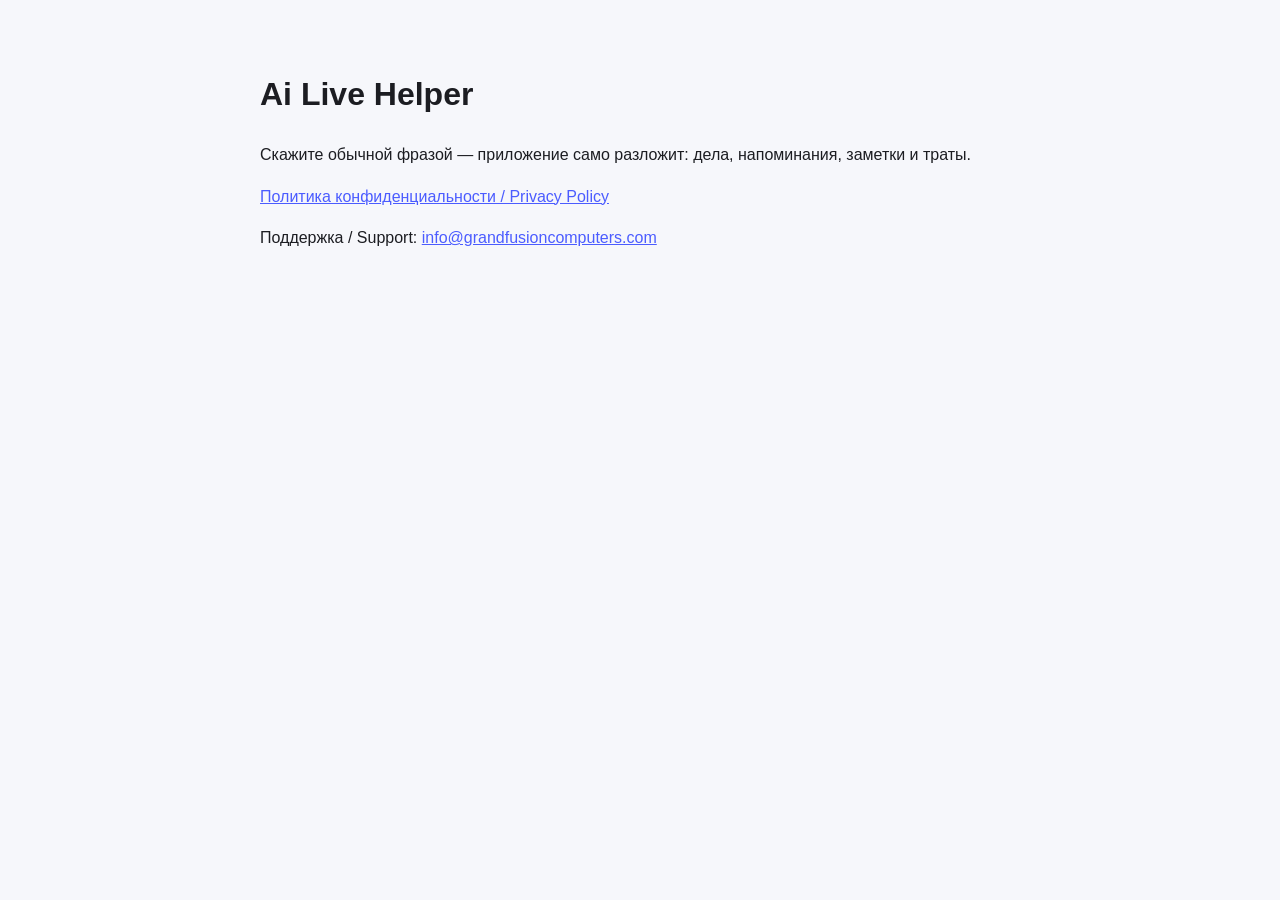
==== index.html @ c17d7faf "Политика конфиденциальности и страница поддержки" ====
<!doctype html><html lang="ru"><head><meta charset="utf-8"><meta name="viewport" content="width=device-width,initial-scale=1"><title>Ai Live Helper</title>
<style>body{margin:0;font:16px/1.6 -apple-system,sans-serif;background:#f6f7fb;color:#1c1d22}@media (prefers-color-scheme:dark){body{background:#0f1014;color:#ececf1}}main{max-width:760px;margin:0 auto;padding:48px 16px}a{color:#4b5cff}</style></head>
<body><main><h1>Ai Live Helper</h1><p>Скажите обычной фразой — приложение само разложит: дела, напоминания, заметки и траты.</p>
<p><a href="privacy.html">Политика конфиденциальности / Privacy Policy</a></p>
<p>Поддержка / Support: <a href="mailto:info@grandfusioncomputers.com">info@grandfusioncomputers.com</a></p></main></body></html>
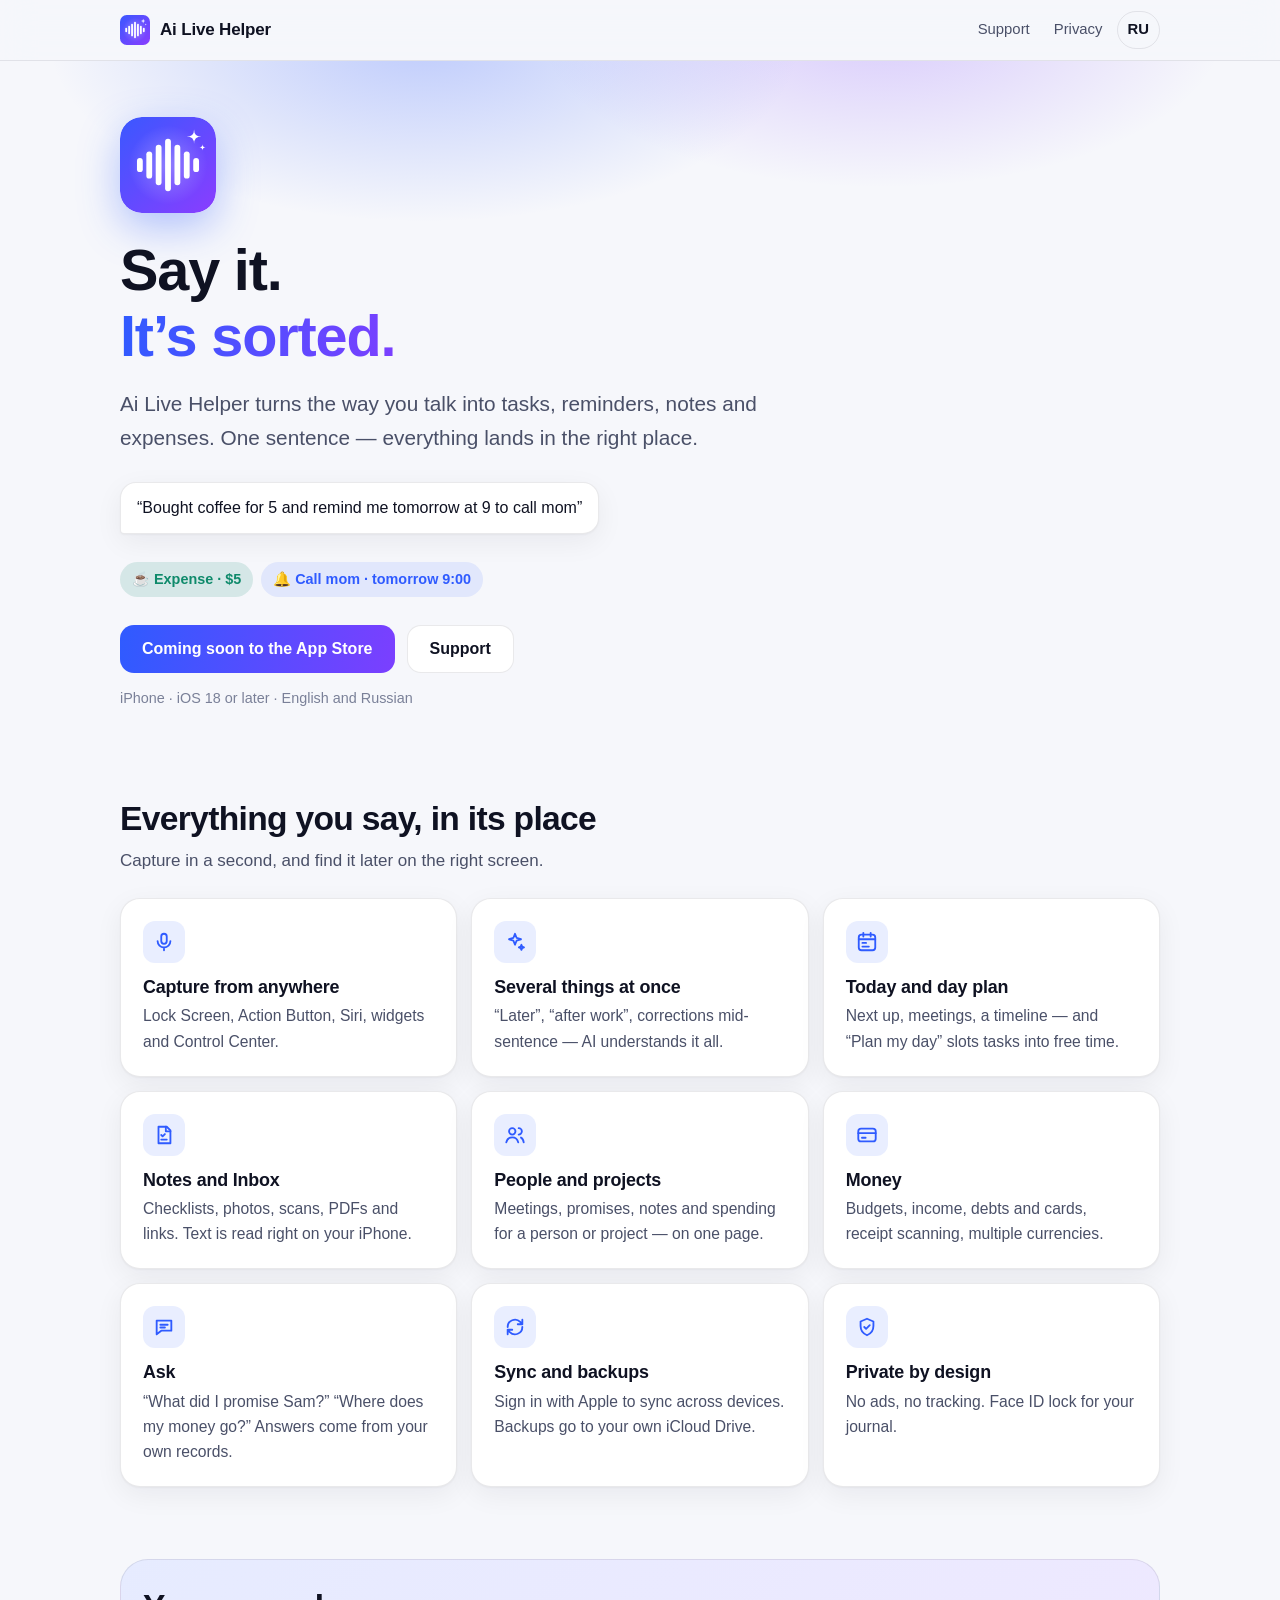
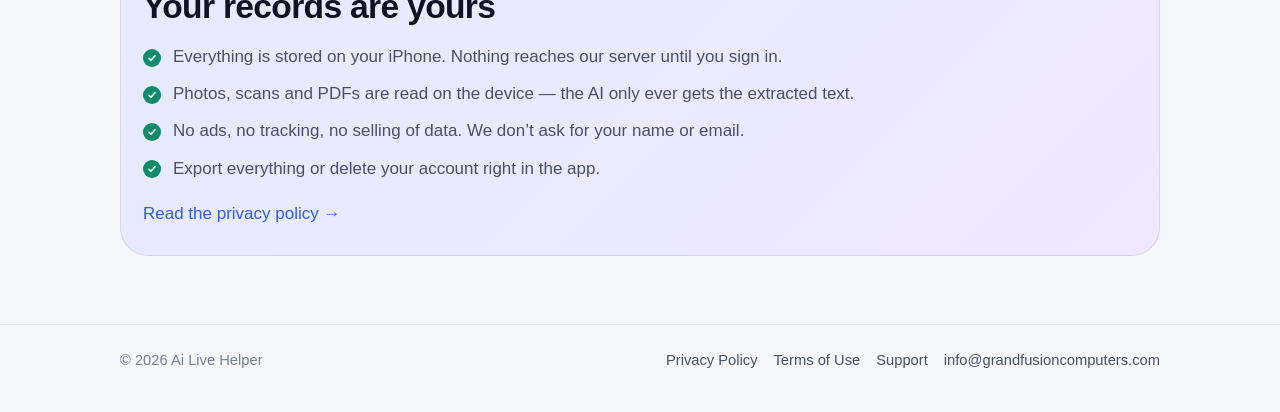
==== commit 59ad4b18: "Сайт: главная, политика, поддержка, условия (RU/EN)" ====
--- a/index.html
+++ b/index.html
@@ -1,5 +1,254 @@
-<!doctype html><html lang="ru"><head><meta charset="utf-8"><meta name="viewport" content="width=device-width,initial-scale=1"><title>Ai Live Helper</title>
-<style>body{margin:0;font:16px/1.6 -apple-system,sans-serif;background:#f6f7fb;color:#1c1d22}@media (prefers-color-scheme:dark){body{background:#0f1014;color:#ececf1}}main{max-width:760px;margin:0 auto;padding:48px 16px}a{color:#4b5cff}</style></head>
-<body><main><h1>Ai Live Helper</h1><p>Скажите обычной фразой — приложение само разложит: дела, напоминания, заметки и траты.</p>
-<p><a href="privacy.html">Политика конфиденциальности / Privacy Policy</a></p>
-<p>Поддержка / Support: <a href="mailto:info@grandfusioncomputers.com">info@grandfusioncomputers.com</a></p></main></body></html>+<!doctype html>
+<html lang="ru">
+<head>
+<meta charset="utf-8">
+<meta name="viewport" content="width=device-width, initial-scale=1, viewport-fit=cover">
+<title>Ai Live Helper — скажи, и всё по местам</title>
+<meta name="description" content="Ai Live Helper: дела, напоминания, заметки и траты голосом. Одна фраза — и всё разложено по местам. Say it. It’s sorted.">
+<meta name="theme-color" content="#f6f7fb" media="(prefers-color-scheme: light)">
+<meta name="theme-color" content="#0b0c14" media="(prefers-color-scheme: dark)">
+<meta property="og:title" content="Ai Live Helper">
+<meta property="og:description" content="Дела, напоминания, заметки и траты голосом. Say it. It’s sorted.">
+<meta property="og:type" content="website">
+<link rel="icon" href="icon.svg" type="image/svg+xml">
+<link rel="apple-touch-icon" href="icon.svg">
+<link rel="stylesheet" href="styles.css">
+<!-- Язык: без #ru/#en показываем английский тем, у кого система не на русском. Больше скриптов на сайте нет. -->
+<script>if(!location.hash&&!/^(ru|uk|be|kk)/i.test(navigator.language||""))location.replace("#en");</script>
+</head>
+<body>
+
+<!-- ========================= ENGLISH ========================= -->
+<div class="lang-en" id="en" lang="en">
+<header class="site-header">
+  <div class="wrap">
+    <a class="brand" href="index.html#en"><img src="icon.svg" alt="" width="30" height="30">Ai Live Helper</a>
+    <nav class="nav" aria-label="Site">
+      <a href="support.html#en" class="hide-sm">Support</a>
+      <a href="privacy.html#en" class="hide-sm">Privacy</a>
+      <a class="switch" href="#ru" lang="ru" hreflang="ru" title="Русская версия">RU</a>
+    </nav>
+  </div>
+</header>
+
+<main>
+  <div class="hero">
+    <div class="wrap">
+      <img class="icon" src="icon.svg" alt="Ai Live Helper app icon" width="96" height="96">
+      <h1>Say it.<br><span class="grad">It’s sorted.</span></h1>
+      <p class="lead">Ai Live Helper turns the way you talk into tasks, reminders, notes and expenses. One sentence — everything lands in the right place.</p>
+      <p class="example">“Bought coffee for 5 and remind me tomorrow at 9 to call mom”</p>
+      <div class="chips" aria-label="Result">
+        <span class="chip money">☕ Expense · $5</span>
+        <span class="chip">🔔 Call mom · tomorrow 9:00</span>
+      </div>
+      <div class="actions">
+        <!-- Replace with the App Store link when the app is live. -->
+        <a class="button" href="#en" aria-disabled="true">Coming soon to the App Store</a>
+        <a class="button secondary" href="support.html#en">Support</a>
+      </div>
+      <p class="note" style="margin-top:14px">iPhone · iOS 18 or later · English and Russian</p>
+    </div>
+  </div>
+
+  <section>
+    <div class="wrap">
+      <h2 class="section-title">Everything you say, in its place</h2>
+      <p class="section-lead">Capture in a second, and find it later on the right screen.</p>
+      <div class="grid three">
+        <div class="card">
+          <div class="glyph"><svg viewBox="0 0 24 24" fill="none" stroke="currentColor" stroke-width="2" stroke-linecap="round" stroke-linejoin="round" aria-hidden="true"><rect x="9" y="3" width="6" height="11" rx="3"/><path d="M5 11a7 7 0 0 0 14 0M12 18v3"/></svg></div>
+          <h3>Capture from anywhere</h3>
+          <p>Lock Screen, Action Button, Siri, widgets and Control Center.</p>
+        </div>
+        <div class="card">
+          <div class="glyph"><svg viewBox="0 0 24 24" fill="none" stroke="currentColor" stroke-width="2" stroke-linecap="round" stroke-linejoin="round" aria-hidden="true"><path d="M12 3l1.8 4.6L18.5 9l-4.7 1.4L12 15l-1.8-4.6L5.5 9l4.7-1.4z"/><path d="M19 15l.8 2 2 .8-2 .8-.8 2-.8-2-2-.8 2-.8z"/></svg></div>
+          <h3>Several things at once</h3>
+          <p>“Later”, “after work”, corrections mid-sentence — AI understands it all.</p>
+        </div>
+        <div class="card">
+          <div class="glyph"><svg viewBox="0 0 24 24" fill="none" stroke="currentColor" stroke-width="2" stroke-linecap="round" stroke-linejoin="round" aria-hidden="true"><rect x="3" y="4" width="18" height="17" rx="3"/><path d="M3 9h18M8 2v4M16 2v4M7 13h4M7 17h7"/></svg></div>
+          <h3>Today and day plan</h3>
+          <p>Next up, meetings, a timeline — and “Plan my day” slots tasks into free time.</p>
+        </div>
+        <div class="card">
+          <div class="glyph"><svg viewBox="0 0 24 24" fill="none" stroke="currentColor" stroke-width="2" stroke-linecap="round" stroke-linejoin="round" aria-hidden="true"><path d="M6 3h9l4 4v14H6z"/><path d="M14 3v5h5M9 12l1.5 1.5L13 11M9 17h6"/></svg></div>
+          <h3>Notes and Inbox</h3>
+          <p>Checklists, photos, scans, PDFs and links. Text is read right on your iPhone.</p>
+        </div>
+        <div class="card">
+          <div class="glyph"><svg viewBox="0 0 24 24" fill="none" stroke="currentColor" stroke-width="2" stroke-linecap="round" stroke-linejoin="round" aria-hidden="true"><circle cx="9" cy="8" r="3.5"/><path d="M2.5 20c.8-3.6 3.4-5.5 6.5-5.5s5.7 1.9 6.5 5.5"/><path d="M16 4.5a3.5 3.5 0 0 1 0 7M18.5 14.8c1.6.8 2.6 2.5 3 5.2"/></svg></div>
+          <h3>People and projects</h3>
+          <p>Meetings, promises, notes and spending for a person or project — on one page.</p>
+        </div>
+        <div class="card">
+          <div class="glyph"><svg viewBox="0 0 24 24" fill="none" stroke="currentColor" stroke-width="2" stroke-linecap="round" stroke-linejoin="round" aria-hidden="true"><rect x="2.5" y="5" width="19" height="14" rx="3"/><path d="M2.5 10h19M6.5 15h4"/></svg></div>
+          <h3>Money</h3>
+          <p>Budgets, income, debts and cards, receipt scanning, multiple currencies.</p>
+        </div>
+        <div class="card">
+          <div class="glyph"><svg viewBox="0 0 24 24" fill="none" stroke="currentColor" stroke-width="2" stroke-linecap="round" stroke-linejoin="round" aria-hidden="true"><path d="M4 5h16v11H9l-5 4z"/><path d="M8 9.5h8M8 12.5h5"/></svg></div>
+          <h3>Ask</h3>
+          <p>“What did I promise Sam?” “Where does my money go?” Answers come from your own records.</p>
+        </div>
+        <div class="card">
+          <div class="glyph"><svg viewBox="0 0 24 24" fill="none" stroke="currentColor" stroke-width="2" stroke-linecap="round" stroke-linejoin="round" aria-hidden="true"><path d="M4 12a8 8 0 0 1 13.7-5.6L20 9M20 4v5h-5M20 12a8 8 0 0 1-13.7 5.6L4 15M4 20v-5h5"/></svg></div>
+          <h3>Sync and backups</h3>
+          <p>Sign in with Apple to sync across devices. Backups go to your own iCloud Drive.</p>
+        </div>
+        <div class="card">
+          <div class="glyph"><svg viewBox="0 0 24 24" fill="none" stroke="currentColor" stroke-width="2" stroke-linecap="round" stroke-linejoin="round" aria-hidden="true"><path d="M12 3l7 3v5c0 4.6-3 8.4-7 10-4-1.6-7-5.4-7-10V6z"/><path d="M9 12l2 2 4-4"/></svg></div>
+          <h3>Private by design</h3>
+          <p>No ads, no tracking. Face ID lock for your journal.</p>
+        </div>
+      </div>
+    </div>
+  </section>
+
+  <section>
+    <div class="wrap">
+      <div class="privacy-band">
+        <h2 class="section-title">Your records are yours</h2>
+        <ul class="checks">
+          <li>Everything is stored on your iPhone. Nothing reaches our server until you sign in.</li>
+          <li>Photos, scans and PDFs are read on the device — the AI only ever gets the extracted text.</li>
+          <li>No ads, no tracking, no selling of data. We don’t ask for your name or email.</li>
+          <li>Export everything or delete your account right in the app.</li>
+        </ul>
+        <p style="margin:18px 0 0"><a href="privacy.html#en">Read the privacy policy →</a></p>
+      </div>
+    </div>
+  </section>
+</main>
+
+<footer class="site-footer">
+  <div class="wrap">
+    <span>© 2026 Ai Live Helper</span>
+    <nav aria-label="Footer">
+      <a href="privacy.html#en">Privacy Policy</a>
+      <a href="terms.html#en">Terms of Use</a>
+      <a href="support.html#en">Support</a>
+      <a href="mailto:info@grandfusioncomputers.com">info@grandfusioncomputers.com</a>
+    </nav>
+  </div>
+</footer>
+</div>
+
+<!-- ========================= РУССКИЙ ========================= -->
+<div class="lang-ru" id="ru" lang="ru">
+<header class="site-header">
+  <div class="wrap">
+    <a class="brand" href="index.html#ru"><img src="icon.svg" alt="" width="30" height="30">Ai Live Helper</a>
+    <nav class="nav" aria-label="Сайт">
+      <a href="support.html#ru" class="hide-sm">Поддержка</a>
+      <a href="privacy.html#ru" class="hide-sm">Конфиденциальность</a>
+      <a class="switch" href="#en" lang="en" hreflang="en" title="English version">EN</a>
+    </nav>
+  </div>
+</header>
+
+<main>
+  <div class="hero">
+    <div class="wrap">
+      <img class="icon" src="icon.svg" alt="Значок приложения Ai Live Helper" width="96" height="96">
+      <h1>Скажи —<br><span class="grad">и всё по местам.</span></h1>
+      <p class="lead">Ai Live Helper превращает обычную речь в дела, напоминания, заметки и траты. Одна фраза — и всё разложено по своим местам.</p>
+      <p class="example">«Купил кофе за 300 и напомни завтра в 9 позвонить маме»</p>
+      <div class="chips" aria-label="Результат">
+        <span class="chip money">☕ Трата · 300 ₽</span>
+        <span class="chip">🔔 Позвонить маме · завтра 9:00</span>
+      </div>
+      <div class="actions">
+        <!-- Заменить ссылкой на App Store после публикации. -->
+        <a class="button" href="#ru" aria-disabled="true">Скоро в App Store</a>
+        <a class="button secondary" href="support.html#ru">Поддержка</a>
+      </div>
+      <p class="note" style="margin-top:14px">iPhone · iOS 18 и новее · русский и английский</p>
+    </div>
+  </div>
+
+  <section>
+    <div class="wrap">
+      <h2 class="section-title">Всё сказанное — на своих местах</h2>
+      <p class="section-lead">Записать за секунду, а потом найти на нужном экране.</p>
+      <div class="grid three">
+        <div class="card">
+          <div class="glyph"><svg viewBox="0 0 24 24" fill="none" stroke="currentColor" stroke-width="2" stroke-linecap="round" stroke-linejoin="round" aria-hidden="true"><rect x="9" y="3" width="6" height="11" rx="3"/><path d="M5 11a7 7 0 0 0 14 0M12 18v3"/></svg></div>
+          <h3>Голосом откуда угодно</h3>
+          <p>Экран блокировки, кнопка действия, Siri, виджеты и Пункт управления.</p>
+        </div>
+        <div class="card">
+          <div class="glyph"><svg viewBox="0 0 24 24" fill="none" stroke="currentColor" stroke-width="2" stroke-linecap="round" stroke-linejoin="round" aria-hidden="true"><path d="M12 3l1.8 4.6L18.5 9l-4.7 1.4L12 15l-1.8-4.6L5.5 9l4.7-1.4z"/><path d="M19 15l.8 2 2 .8-2 .8-.8 2-.8-2-2-.8 2-.8z"/></svg></div>
+          <h3>Несколько дел в одной фразе</h3>
+          <p>«Потом», «после работы», оговорки на ходу — нейросеть понимает.</p>
+        </div>
+        <div class="card">
+          <div class="glyph"><svg viewBox="0 0 24 24" fill="none" stroke="currentColor" stroke-width="2" stroke-linecap="round" stroke-linejoin="round" aria-hidden="true"><rect x="3" y="4" width="18" height="17" rx="3"/><path d="M3 9h18M8 2v4M16 2v4M7 13h4M7 17h7"/></svg></div>
+          <h3>Сегодня и план дня</h3>
+          <p>Главное дело, встречи, шкала дня — и «Распланировать мой день» по свободным окнам.</p>
+        </div>
+        <div class="card">
+          <div class="glyph"><svg viewBox="0 0 24 24" fill="none" stroke="currentColor" stroke-width="2" stroke-linecap="round" stroke-linejoin="round" aria-hidden="true"><path d="M6 3h9l4 4v14H6z"/><path d="M14 3v5h5M9 12l1.5 1.5L13 11M9 17h6"/></svg></div>
+          <h3>Заметки и входящие</h3>
+          <p>Чек-листы, фото, сканы, PDF и ссылки. Текст распознаётся прямо на телефоне.</p>
+        </div>
+        <div class="card">
+          <div class="glyph"><svg viewBox="0 0 24 24" fill="none" stroke="currentColor" stroke-width="2" stroke-linecap="round" stroke-linejoin="round" aria-hidden="true"><circle cx="9" cy="8" r="3.5"/><path d="M2.5 20c.8-3.6 3.4-5.5 6.5-5.5s5.7 1.9 6.5 5.5"/><path d="M16 4.5a3.5 3.5 0 0 1 0 7M18.5 14.8c1.6.8 2.6 2.5 3 5.2"/></svg></div>
+          <h3>Люди и проекты</h3>
+          <p>Встречи, обещания, заметки и траты человека или проекта — на одной странице.</p>
+        </div>
+        <div class="card">
+          <div class="glyph"><svg viewBox="0 0 24 24" fill="none" stroke="currentColor" stroke-width="2" stroke-linecap="round" stroke-linejoin="round" aria-hidden="true"><rect x="2.5" y="5" width="19" height="14" rx="3"/><path d="M2.5 10h19M6.5 15h4"/></svg></div>
+          <h3>Деньги</h3>
+          <p>Бюджеты, доходы, долги и карты, чеки по фото, разные валюты.</p>
+        </div>
+        <div class="card">
+          <div class="glyph"><svg viewBox="0 0 24 24" fill="none" stroke="currentColor" stroke-width="2" stroke-linecap="round" stroke-linejoin="round" aria-hidden="true"><path d="M4 5h16v11H9l-5 4z"/><path d="M8 9.5h8M8 12.5h5"/></svg></div>
+          <h3>Чат «Спросить»</h3>
+          <p>«Что я обещал Саше?», «На что я много трачу?» — ответ только по вашим записям.</p>
+        </div>
+        <div class="card">
+          <div class="glyph"><svg viewBox="0 0 24 24" fill="none" stroke="currentColor" stroke-width="2" stroke-linecap="round" stroke-linejoin="round" aria-hidden="true"><path d="M4 12a8 8 0 0 1 13.7-5.6L20 9M20 4v5h-5M20 12a8 8 0 0 1-13.7 5.6L4 15M4 20v-5h5"/></svg></div>
+          <h3>Синхронизация и копии</h3>
+          <p>Вход через Apple — записи на всех ваших устройствах. Резервные копии — в вашем iCloud Drive.</p>
+        </div>
+        <div class="card">
+          <div class="glyph"><svg viewBox="0 0 24 24" fill="none" stroke="currentColor" stroke-width="2" stroke-linecap="round" stroke-linejoin="round" aria-hidden="true"><path d="M12 3l7 3v5c0 4.6-3 8.4-7 10-4-1.6-7-5.4-7-10V6z"/><path d="M9 12l2 2 4-4"/></svg></div>
+          <h3>Приватно</h3>
+          <p>Без рекламы и трекинга. Дневник можно закрыть Face ID.</p>
+        </div>
+      </div>
+    </div>
+  </section>
+
+  <section>
+    <div class="wrap">
+      <div class="privacy-band">
+        <h2 class="section-title">Ваши записи — ваши</h2>
+        <ul class="checks">
+          <li>Всё хранится на телефоне. На наш сервер ничего не уходит, пока вы не вошли.</li>
+          <li>Фото, сканы и PDF распознаются на устройстве — нейросеть получает только текст.</li>
+          <li>Нет рекламы, трекинга и продажи данных. Имя и почту мы не запрашиваем.</li>
+          <li>Выгрузить все данные или удалить аккаунт можно прямо в приложении.</li>
+        </ul>
+        <p style="margin:18px 0 0"><a href="privacy.html#ru">Политика конфиденциальности →</a></p>
+      </div>
+    </div>
+  </section>
+</main>
+
+<footer class="site-footer">
+  <div class="wrap">
+    <span>© 2026 Ai Live Helper</span>
+    <nav aria-label="Подвал">
+      <a href="privacy.html#ru">Конфиденциальность</a>
+      <a href="terms.html#ru">Условия использования</a>
+      <a href="support.html#ru">Поддержка</a>
+      <a href="mailto:info@grandfusioncomputers.com">info@grandfusioncomputers.com</a>
+    </nav>
+  </div>
+</footer>
+</div>
+
+</body>
+</html>
--- a/styles.css
+++ b/styles.css
@@ -0,0 +1,266 @@
+/* Ai Live Helper — общий стиль сайта.
+   Без внешних шрифтов и скриптов: страница не делает ни одного запроса
+   к сторонним серверам. Светлая и тёмная тема — по настройке системы. */
+
+:root {
+  --bg: #f6f7fb;
+  --surface: #ffffff;
+  --surface-2: #eef1fb;
+  --text: #0f1222;
+  --text-2: #4a5068;
+  --text-3: #7a8098;
+  --border: rgba(15, 18, 34, 0.09);
+  --accent: #2f5bff;
+  --accent-2: #7b3fff;
+  --accent-soft: rgba(47, 91, 255, 0.1);
+  --ok: #0f8a6b;
+  --shadow: 0 1px 2px rgba(15, 18, 34, 0.04), 0 8px 28px rgba(15, 18, 34, 0.06);
+  --radius: 20px;
+  --radius-sm: 12px;
+  --max: 1080px;
+  --prose: 720px;
+  --font: -apple-system, BlinkMacSystemFont, "SF Pro Text", "Segoe UI", Inter, Roboto, "Helvetica Neue", Arial, sans-serif;
+  --font-display: -apple-system, BlinkMacSystemFont, "SF Pro Display", "Segoe UI", Inter, Roboto, "Helvetica Neue", Arial, sans-serif;
+  color-scheme: light dark;
+}
+
+@media (prefers-color-scheme: dark) {
+  :root {
+    --bg: #0b0c14;
+    --surface: #151726;
+    --surface-2: #1c1f33;
+    --text: #f2f3fa;
+    --text-2: #b4b8cc;
+    --text-3: #8488a0;
+    --border: rgba(255, 255, 255, 0.09);
+    --accent: #6f8bff;
+    --accent-2: #a37bff;
+    --accent-soft: rgba(111, 139, 255, 0.14);
+    --ok: #3ccf9f;
+    --shadow: 0 1px 2px rgba(0, 0, 0, 0.3), 0 10px 30px rgba(0, 0, 0, 0.35);
+  }
+}
+
+*, *::before, *::after { box-sizing: border-box; }
+
+html { -webkit-text-size-adjust: 100%; scroll-behavior: smooth; }
+
+body {
+  margin: 0;
+  background: var(--bg);
+  color: var(--text);
+  font: 17px/1.6 var(--font);
+  -webkit-font-smoothing: antialiased;
+  text-rendering: optimizeLegibility;
+}
+
+img, svg { display: block; max-width: 100%; }
+
+a { color: var(--accent); text-decoration: none; }
+a:hover { text-decoration: underline; text-underline-offset: 3px; }
+a:focus-visible, summary:focus-visible, .button:focus-visible {
+  outline: 3px solid var(--accent);
+  outline-offset: 3px;
+  border-radius: 8px;
+}
+
+h1, h2, h3 { font-family: var(--font-display); line-height: 1.15; letter-spacing: -0.02em; margin: 0; }
+h1 { font-size: clamp(2.1rem, 7vw, 3.6rem); font-weight: 800; }
+h2 { font-size: clamp(1.5rem, 4.5vw, 2.1rem); font-weight: 750; }
+h3 { font-size: 1.12rem; font-weight: 700; letter-spacing: -0.01em; }
+p { margin: 0 0 1em; }
+
+.wrap { width: 100%; max-width: var(--max); margin: 0 auto; padding: 0 20px; }
+.prose { max-width: var(--prose); }
+
+/* ——— Язык: оба варианта на странице, переключение без скриптов (:target).
+   По умолчанию русский; #en показывает английский. Английский блок идёт
+   первым, чтобы селектор соседа мог спрятать русский. ——— */
+.lang-en { display: none; }
+.lang-en:target { display: block; }
+.lang-en:target ~ .lang-ru { display: none; }
+
+/* ——— Шапка ——— */
+.site-header {
+  position: sticky;
+  top: 0;
+  z-index: 10;
+  background: color-mix(in srgb, var(--bg) 82%, transparent);
+  backdrop-filter: saturate(160%) blur(16px);
+  -webkit-backdrop-filter: saturate(160%) blur(16px);
+  border-bottom: 1px solid var(--border);
+}
+.site-header .wrap { display: flex; align-items: center; gap: 12px; min-height: 60px; }
+.brand { display: flex; align-items: center; gap: 10px; color: var(--text); font-weight: 750; letter-spacing: -0.01em; }
+.brand:hover { text-decoration: none; }
+.brand svg { width: 30px; height: 30px; border-radius: 8px; }
+.nav { margin-left: auto; display: flex; align-items: center; gap: 4px; flex-wrap: wrap; justify-content: flex-end; }
+.nav a { color: var(--text-2); font-size: 0.93rem; padding: 6px 10px; border-radius: 999px; }
+.nav a:hover { color: var(--text); background: var(--surface-2); text-decoration: none; }
+.nav a[aria-current="page"] { color: var(--text); font-weight: 600; }
+.nav .switch { border: 1px solid var(--border); font-weight: 600; color: var(--text); }
+@media (max-width: 520px) {
+  .nav .hide-sm { display: none; }
+}
+
+/* ——— Первый экран ——— */
+.hero { position: relative; overflow: hidden; padding: 56px 0 40px; }
+.hero::before {
+  content: "";
+  position: absolute;
+  inset: -40% -20% auto;
+  height: 520px;
+  background:
+    radial-gradient(closest-side, color-mix(in srgb, var(--accent) 28%, transparent), transparent 70%) 20% 40% / 60% 100% no-repeat,
+    radial-gradient(closest-side, color-mix(in srgb, var(--accent-2) 24%, transparent), transparent 70%) 80% 20% / 55% 90% no-repeat;
+  pointer-events: none;
+  z-index: -1;
+}
+.hero .icon { width: 96px; height: 96px; border-radius: 22px; box-shadow: 0 14px 40px rgba(47, 91, 255, 0.35); margin-bottom: 24px; }
+.hero h1 .grad {
+  background: linear-gradient(100deg, var(--accent), var(--accent-2));
+  -webkit-background-clip: text;
+  background-clip: text;
+  color: transparent;
+}
+.lead { font-size: clamp(1.08rem, 2.6vw, 1.3rem); color: var(--text-2); max-width: 640px; margin: 18px 0 28px; }
+.example {
+  display: inline-block;
+  font-size: 1rem;
+  color: var(--text);
+  background: var(--surface);
+  border: 1px solid var(--border);
+  border-radius: 16px 16px 16px 4px;
+  padding: 12px 16px;
+  box-shadow: var(--shadow);
+  max-width: 560px;
+}
+.chips { display: flex; flex-wrap: wrap; gap: 8px; margin: 12px 0 28px; }
+.chip {
+  display: inline-flex; align-items: center; gap: 6px;
+  font-size: 0.9rem; font-weight: 600;
+  padding: 6px 12px; border-radius: 999px;
+  background: var(--accent-soft); color: var(--accent);
+}
+.chip.money { background: color-mix(in srgb, var(--ok) 14%, transparent); color: var(--ok); }
+
+.actions { display: flex; flex-wrap: wrap; gap: 12px; align-items: center; }
+.button {
+  display: inline-flex; align-items: center; justify-content: center; gap: 8px;
+  min-height: 48px; padding: 0 22px; border-radius: 14px;
+  font-weight: 650; font-size: 1rem;
+  background: linear-gradient(100deg, var(--accent), var(--accent-2));
+  color: #fff;
+}
+.button:hover { text-decoration: none; filter: brightness(1.06); }
+.button.secondary { background: var(--surface); color: var(--text); border: 1px solid var(--border); }
+.button[aria-disabled="true"] { cursor: default; }
+.note { font-size: 0.9rem; color: var(--text-3); }
+
+/* ——— Разделы ——— */
+section { padding: 36px 0; }
+.section-title { margin-bottom: 8px; }
+.section-lead { color: var(--text-2); margin-bottom: 24px; max-width: 640px; }
+
+.grid { display: grid; gap: 14px; grid-template-columns: 1fr; }
+@media (min-width: 640px) { .grid { grid-template-columns: repeat(2, 1fr); } }
+@media (min-width: 960px) { .grid.three { grid-template-columns: repeat(3, 1fr); } }
+
+.card {
+  background: var(--surface);
+  border: 1px solid var(--border);
+  border-radius: var(--radius);
+  padding: 22px;
+  box-shadow: var(--shadow);
+}
+.card p { color: var(--text-2); margin: 6px 0 0; font-size: 0.98rem; }
+.card .glyph {
+  width: 42px; height: 42px; border-radius: 12px;
+  display: grid; place-items: center;
+  background: var(--accent-soft); color: var(--accent);
+  margin-bottom: 14px;
+}
+.card .glyph svg { width: 22px; height: 22px; }
+
+.privacy-band {
+  background: linear-gradient(135deg, color-mix(in srgb, var(--accent) 12%, var(--surface)), color-mix(in srgb, var(--accent-2) 12%, var(--surface)));
+  border: 1px solid var(--border);
+  border-radius: 28px;
+  padding: 28px 22px;
+}
+.checks { list-style: none; padding: 0; margin: 16px 0 0; display: grid; gap: 10px; }
+.checks li { position: relative; padding-left: 30px; color: var(--text-2); }
+.checks li::before {
+  content: "";
+  position: absolute; left: 0; top: 0.35em;
+  width: 18px; height: 18px; border-radius: 50%;
+  background: var(--ok) url("data:image/svg+xml,%3Csvg xmlns='http://www.w3.org/2000/svg' viewBox='0 0 24 24' fill='none' stroke='white' stroke-width='3.2' stroke-linecap='round' stroke-linejoin='round'%3E%3Cpath d='M6 12.5l4 4 8-9'/%3E%3C/svg%3E") center / 12px no-repeat;
+}
+
+/* ——— Текстовые страницы: политика, условия, поддержка ——— */
+.doc { padding: 40px 0 24px; }
+.doc h1 { font-size: clamp(1.9rem, 6vw, 2.7rem); margin-bottom: 10px; }
+.doc .meta { color: var(--text-3); font-size: 0.95rem; margin-bottom: 28px; }
+.doc h2 { font-size: 1.35rem; margin: 36px 0 12px; }
+.doc h3 { margin: 22px 0 8px; }
+.doc p, .doc li { color: var(--text-2); }
+.doc strong { color: var(--text); }
+.doc ul { padding-left: 1.2em; margin: 0 0 1em; }
+.doc li { margin: 0.35em 0; }
+.summary {
+  background: var(--surface);
+  border: 1px solid var(--border);
+  border-radius: var(--radius);
+  padding: 20px 22px;
+  box-shadow: var(--shadow);
+}
+.summary ul { margin: 0; }
+
+.table-wrap { overflow-x: auto; -webkit-overflow-scrolling: touch; margin: 0 0 1em; border: 1px solid var(--border); border-radius: var(--radius-sm); }
+table { border-collapse: collapse; width: 100%; min-width: 520px; font-size: 0.95rem; background: var(--surface); }
+th, td { text-align: left; vertical-align: top; padding: 12px 14px; border-bottom: 1px solid var(--border); }
+th { font-weight: 650; color: var(--text); background: var(--surface-2); }
+td { color: var(--text-2); }
+tr:last-child td { border-bottom: 0; }
+
+/* ——— Вопросы и ответы ——— */
+.faq { display: grid; gap: 10px; }
+.faq details {
+  background: var(--surface);
+  border: 1px solid var(--border);
+  border-radius: 16px;
+  padding: 0 18px;
+  box-shadow: var(--shadow);
+}
+.faq summary {
+  cursor: pointer;
+  list-style: none;
+  font-weight: 650;
+  padding: 16px 28px 16px 0;
+  position: relative;
+}
+.faq summary::-webkit-details-marker { display: none; }
+.faq summary::after {
+  content: "";
+  position: absolute; right: 2px; top: 50%;
+  width: 9px; height: 9px;
+  border-right: 2px solid var(--text-3); border-bottom: 2px solid var(--text-3);
+  transform: translateY(-70%) rotate(45deg);
+  transition: transform 0.2s ease;
+}
+.faq details[open] summary::after { transform: translateY(-30%) rotate(-135deg); }
+.faq details > div { padding: 0 0 16px; color: var(--text-2); }
+.faq details > div p:last-child { margin-bottom: 0; }
+
+.contact-card { display: flex; flex-wrap: wrap; gap: 16px; align-items: center; justify-content: space-between; }
+
+/* ——— Подвал ——— */
+.site-footer { border-top: 1px solid var(--border); margin-top: 32px; padding: 24px 0 40px; color: var(--text-3); font-size: 0.92rem; }
+.site-footer .wrap { display: flex; flex-wrap: wrap; gap: 10px 20px; align-items: center; justify-content: space-between; }
+.site-footer nav { display: flex; flex-wrap: wrap; gap: 6px 16px; }
+.site-footer a { color: var(--text-2); }
+
+@media (prefers-reduced-motion: reduce) {
+  html { scroll-behavior: auto; }
+  .faq summary::after { transition: none; }
+}
